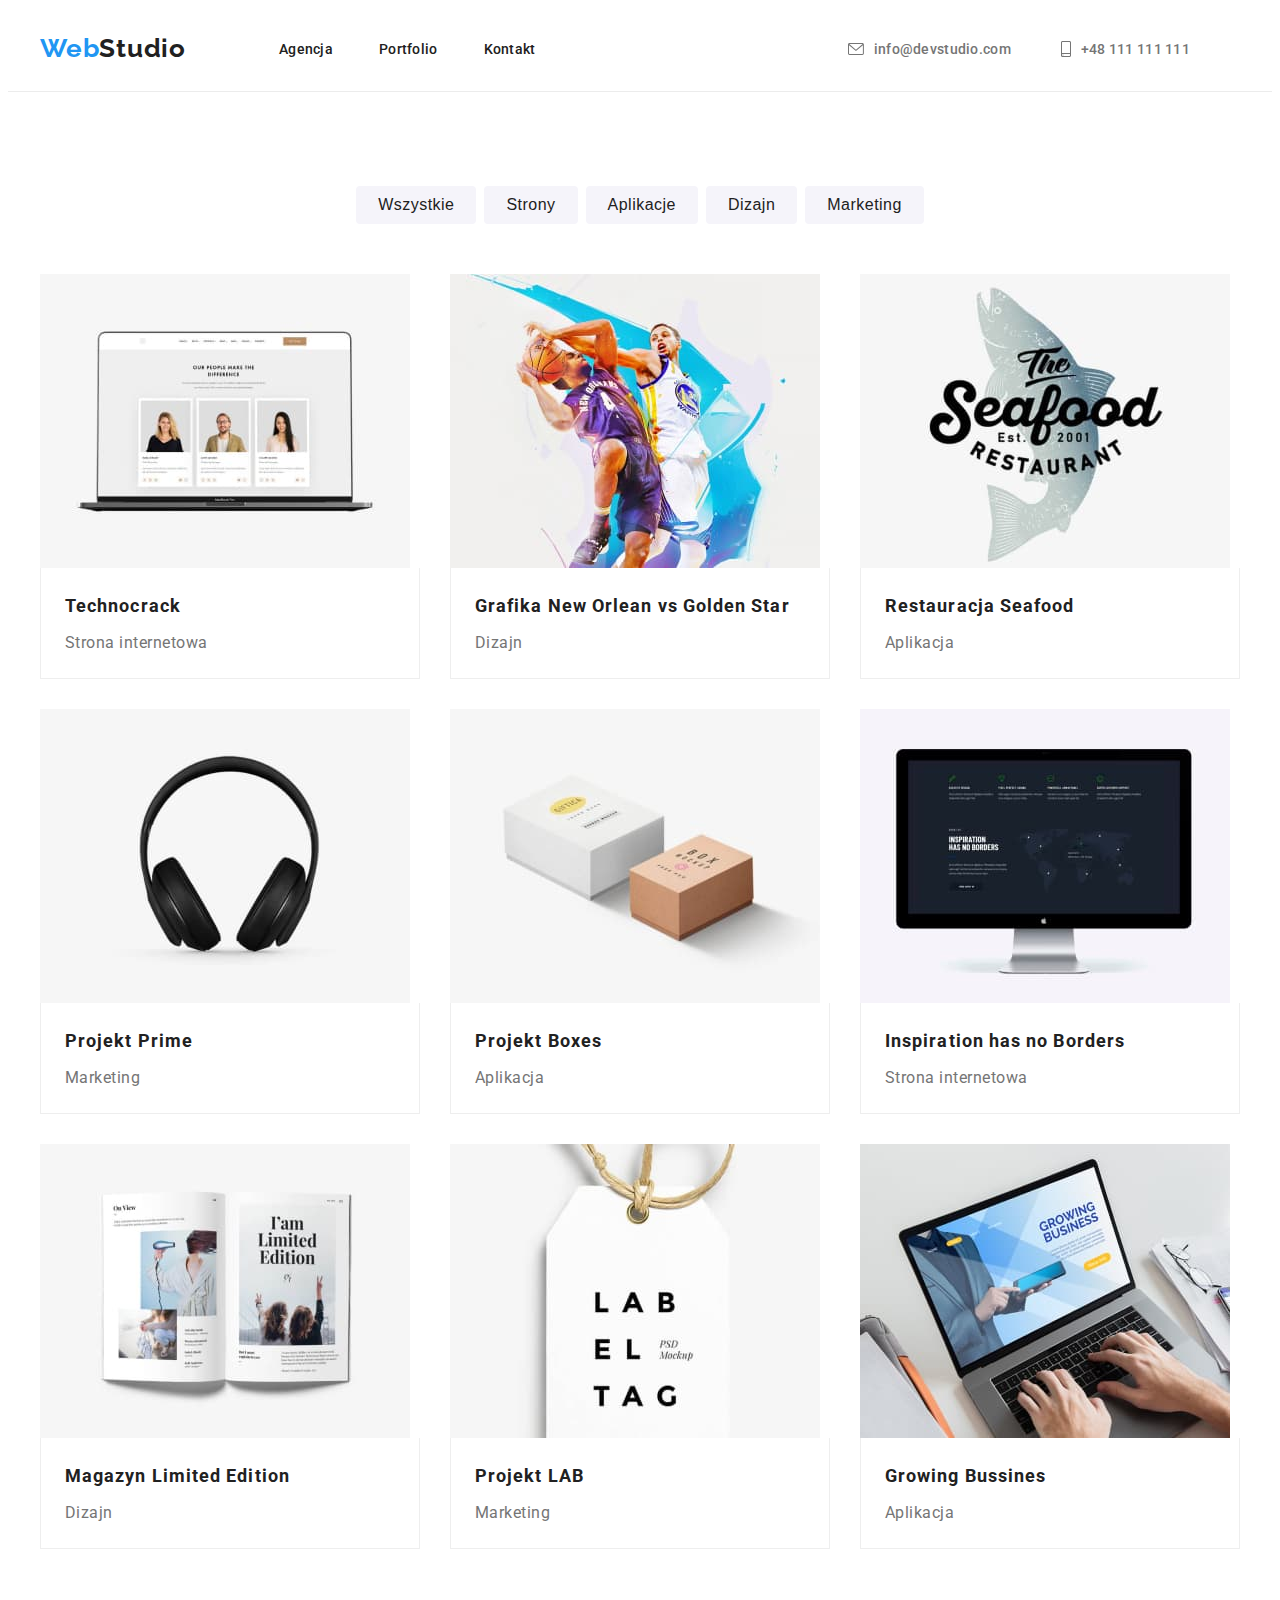
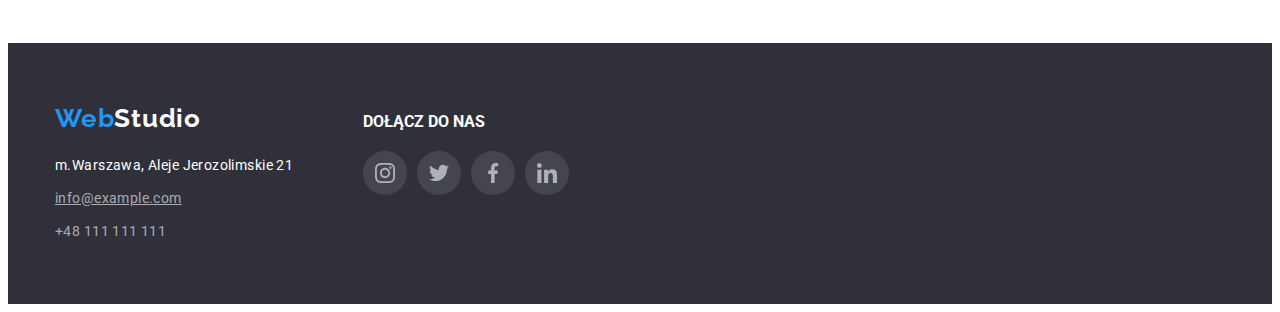
==== portfolio.html @ 0c62e7ec "Add new repository hw5" ====
<!DOCTYPE html>
<html lang="pl">
  <head>
    <meta charset="UTF-8" />
    <meta http-equiv="X-UA-Compatible" content="IE=edge" />
    <meta name="viewport" content="width=device-width, initial-scale=1.0" />
    <title>Portfolio</title>
    <link rel="preconnect" href="https://fonts.googleapis.com" />
    <link rel="preconnect" href="https://fonts.gstatic.com" crossorigin />
    <link
      href="https://fonts.googleapis.com/css2?family=Raleway:wght@700&family=Roboto:wght@400;500;700;900&display=swap"
      rel="stylesheet"
    />
    <link
      rel="stylesheet"
      href="https://cdnjs.cloudflare.com/ajax/libs/modern-normalize/1.1.0/modern-normalize.min.css"
      integrity="sha512-wpPYUAdjBVSE4KJnH1VR1HeZfpl1ub8YT/NKx4PuQ5NmX2tKuGu6U/JRp5y+Y8XG2tV+wKQpNHVUX03MfMFn9Q=="
      crossorigin="anonymous"
      referrerpolicy="no-referrer"
    />
    <link rel="stylesheet" href="./css/styles.css" />
  </head>

  <body>
    <header class="bottom-border">
      <div class="container page-header">
        <a href="index.html" class="link-logo"
          ><span class="accent">Web</span>Studio</a
        >
        <nav>
          <ul class="menu">
            <li class="item">
              <a href="index.html" class="nav-link">Agencja</a>
            </li>
            <li class="item">
              <a href="./portfolio.html" class="nav-link">Portfolio</a>
            </li>
            <li class="item">
              <a href="index.html" class="nav-link">Kontakt</a>
            </li>
          </ul>
        </nav>
        <ul class="menu">
          <li class="item-contact">
            <a href="mailto:info@devstudio.com" class="nav-link contact-link">
              <svg class="header-icon" width="16" height="12">
                <use href="./images/icons.svg#icon-envelope-1"></use>
              </svg>
              info@devstudio.com</a
            >
          </li>

          <li class="item-contact">
            <a href="tel:+48111111111" class="nav-link contact-link">
              <svg class="header-icon" width="10" height="16">
                <use href="./images/icons.svg#icon-smartphone-1"></use>
              </svg>
              +48 111 111 111</a
            >
          </li>
        </ul>
      </div>
    </header>

    <main>
      <section class="section">
        <div class="container button-set">
          <button type="button" class="buttons-category">Wszystkie</button>
          <button type="button" class="buttons-category">Strony</button>
          <button type="button" class="buttons-category">Aplikacje</button>
          <button type="button" class="buttons-category">Dizajn</button>
          <button type="button" class="buttons-category">Marketing</button>
        </div>

        <div class="container">
          <ul class="card-projects">
            <li class="project-item">
              <div class="cards-portfolio">
                <img
                  class="card-image no-gap"
                  src="./images/portfoliohw2/img.jpg"
                  alt="Technocrack Strona internetowa"
                />
                <div class="card-body">
                  <h3 class="project-name">Technocrack</h3>
                  <p class="project-category">Strona internetowa</p>
                </div>
              </div>
            </li>

            <li class="project-item">
              <div class="cards-portfolio">
                <img
                  class="card-image no-gap"
                  src="./images/portfoliohw2/img-1.jpg"
                  alt="Grafika New Orlean vs Golden Star"
                />
                <div class="card-body">
                  <h3 class="project-name">
                    Grafika New Orlean vs Golden Star
                  </h3>
                  <p class="project-category">Dizajn</p>
                </div>
              </div>
            </li>

            <li class="project-item">
              <div class="cards-portfolio">
                <img
                  class="card-image no-gap"
                  src="./images/portfoliohw2/img-2.jpg"
                  alt="Restauracja Seafood"
                />
                <div class="card-body">
                  <h3 class="project-name">Restauracja Seafood</h3>
                  <p class="project-category">Aplikacja</p>
                </div>
              </div>
            </li>

            <li class="project-item">
              <div class="cards-portfolio">
                <img
                  class="card-image no-gap"
                  src="./images/portfoliohw2/img-3.jpg"
                  alt="Projekt Prime"
                />
                <div class="card-body">
                  <h3 class="project-name">Projekt Prime</h3>
                  <p class="project-category">Marketing</p>
                </div>
              </div>
            </li>

            <li class="project-item">
              <div class="cards-portfolio">
                <img
                  class="card-image no-gap"
                  src="./images/portfoliohw2/img-4.jpg"
                  alt="Projekt Boxes"
                />
                <div class="card-body">
                  <h3 class="project-name">Projekt Boxes</h3>
                  <p class="project-category">Aplikacja</p>
                </div>
              </div>
            </li>

            <li class="project-item">
              <div class="cards-portfolio">
                <img
                  class="card-image no-gap"
                  src="./images/portfoliohw2/img-5.jpg"
                  alt="Inspiration has no Borders"
                />
                <div class="card-body">
                  <h3 class="project-name">Inspiration has no Borders</h3>
                  <p class="project-category">Strona internetowa</p>
                </div>
              </div>
            </li>

            <li class="project-item">
              <div class="cards-portfolio">
                <img
                  class="card-image no-gap"
                  src="./images/portfoliohw2/img-6.jpg"
                  alt="Magazyn Limited Edition"
                />
                <div class="card-body">
                  <h3 class="project-name">Magazyn Limited Edition</h3>
                  <p class="project-category">Dizajn</p>
                </div>
              </div>
            </li>

            <li class="project-item">
              <div class="cards-portfolio">
                <img
                  class="card-image no-gap"
                  src="./images/portfoliohw2/img-7.jpg"
                  alt="Projekt LAB"
                />
                <div class="card-body">
                  <h3 class="project-name">Projekt LAB</h3>
                  <p class="project-category">Marketing</p>
                </div>
              </div>
            </li>

            <li class="project-item">
              <div class="cards-portfolio">
                <img
                  class="card-image no-gap"
                  src="./images/portfoliohw2/img-8.jpg"
                  alt="Growing Bussines"
                />
                <div class="card-body">
                  <h3 class="project-name">Growing Bussines</h3>
                  <p class="project-category">Aplikacja</p>
                </div>
              </div>
            </li>
          </ul>
        </div>
      </section>
    </main>

    <footer>
      <section class="main-background-footer">
        <div class="container footbar-elements">
          <div class="container footbar">
            <a class="logo-font" href="index.html"
              ><span class="accent">Web</span
              ><span class="logo-word">Studio</span></a
            >
            <address class="address">
              <ul>
                <li>
                  <a href="https://goo.gl/maps/kf3q6MZRdZTSeFfu9"
                    >m.Warszawa, Aleje Jerozolimskie 21</a
                  >
                </li>
                <li class="mail">
                  <a href="mailto:info@example.com">info@example.com</a>
                </li>
                <li class="telephone">
                  <a href="tel:+48111111111">+48 111 111 111</a>
                </li>
              </ul>
            </address>
          </div>
          <div class="container footbar-social">
            <ul>
              <li><h4 class="social-text">DOŁĄCZ DO NAS</h4></li>
              <li>
                <div class="icon-social-footer">
                  <svg class="footer-icon" width="44" height="44">
                    <use href="./images/icons.svg#icon-instagram"></use>
                  </svg>
                  <svg class="footer-icon" width="44" height="44">
                    <use href="./images/icons.svg#icon-twitter"></use>
                  </svg>
                  <svg class="footer-icon" width="44" height="44">
                    <use href="./images/icons.svg#icon-facebook"></use>
                  </svg>
                  <svg class="footer-icon" width="44" height="44">
                    <use href="./images/icons.svg#icon-linkedin"></use>
                  </svg>
                </div>
              </li>
            </ul>
          </div>
        </div>
      </section>
    </footer>
  </body>
</html>
---- css/styles.css ----
:root {
  --main-color: #212121;
  --secondary-color: #757575;
  --accent-color: #2196f3;
  --third-color: #ffffff;
  --button-color: #f5f4fa;
  --footbar-background-color: #2f303a;
  --footbar-contact-color: rgba(255, 255, 255, 0.6);
  --border-color: #eeeeee;
  --border-line: #ececec;
}

ul,
li {
  list-style-type: none;
  padding: 0;
  margin: 0;
}
button {
  padding: 0;
}

a {
  text-decoration: none;
}
h1,
h2,
h3,
h4,
p {
  margin: 0;
}
body {
  font-family: "Roboto", sans-serif;
  color: var(--main-color, #212121);
}

.main-background {
  background-color: var(--footbar-background-color);
  padding-top: 200px;
  padding-bottom: 200px;
  background-image: linear-gradient(
      to bottom,
      rgba(47, 48, 58, 0.4),
      rgba(47, 48, 58, 0.4)
    ),
    url("../images/img-background.jpg");
  background-repeat: no-repeat;
  background-position: center;
  background-size: 1600px;
}
.main-background-footer {
  padding-top: 60px;
  padding-bottom: 60px;
  background-color: var(--footbar-background-color);
}
.section {
  padding-top: 94px;
  padding-bottom: 94px;
}

.container {
  max-width: 1200px;
  margin: 0 auto;
  padding: 0 15px;
}

.page-header {
  display: flex;
  align-items: center;
}
.bottom-border {
  border-bottom: 1px solid var(--border-line);
  padding-top: 24px;
  padding-bottom: 25px;
}
.menu {
  display: flex;
  margin-left: auto;
}
.item-contact {
  display: flex;
  align-items: center;
  margin-left: auto;
  margin-right: 50px;
}
.item-contact:hover,
.item-contact:focus {
  fill: var(--accent-color);
}
.menu > .item:not(:last-child) {
  margin-right: 46px;
}
.menu > .link:not(:last-child) {
  margin-right: 50px;
  margin-left: 371px;
}

.contact {
  padding-right: 50px;
}
.header-icon {
  display: flex;
  margin-right: 10px;
}

.index-background {
  text-align: center;
}

.card-set {
  display: flex;
  gap: 30px;
}

.button-set {
  display: flex;
  flex-direction: row;
  justify-content: center;
  gap: 8px;
  margin-bottom: 50px;
}

.padding-flex {
  padding-bottom: 0;
}

.index-item {
  flex-basis: calc((100% - 90px) / 4);
}
.main-header {
  font-weight: 900;
  font-size: 44px;
  line-height: 1.36;
  color: var(--third-color);
  margin-bottom: 30px;
}
.link-logo {
  font-family: "Raleway";
  font-weight: 700;
  font-size: 26px;
  line-height: 1.3;
  letter-spacing: 0.03em;
  text-decoration: none;

  margin-right: 93px;
  color: var(--main-color);
}

.nav-link {
  font-weight: 500;
  font-size: 14px;
  line-height: 1.15;
  letter-spacing: 0.02em;
  text-decoration: none;
  color: var(--main-color, #212121);
}

.nav-link:hover,
.nav-link:focus,
.accent {
  color: var(--accent-color);
  fill: var(--accent-color);
}

.button-index {
  font-weight: 700;
  font-size: 16px;
  line-height: 1.88;
  letter-spacing: 0.06em;
  background-color: var(--accent-color);
  color: var(--button-color);
  border-radius: 4px;
  border: 0;

  padding: 10px 41px 10px 42px;
}

button {
  cursor: pointer;
}

button:hover,
button:focus {
  background-color: var(--accent-color);
  color: var(--third-color);
}
.buttons-category {
  font-weight: 500;
  font-size: 16px;
  line-height: 1.63;
  letter-spacing: 0.03em;
  background-color: var(--button-color);
  color: var(--main-color);
  border: 0;
  border-radius: 4px;
  padding: 6px 22px;
}
.buttons-category:hover,
.buttons-category:focus {
  box-shadow: 0px 3px 1px rgba(0, 0, 0, 0.1), 0px 1px 2px rgba(0, 0, 0, 0.08),
    0px 2px 2px rgba(0, 0, 0, 0.12);
  border-radius: 4px;
}
.item-icon {
  background-color: var(--button-color);
  border-radius: 4px;
  display: inline-block;
  width: 270px;
  height: 120px;
}
.text-title {
  font-weight: 700;
  font-size: 14px;
  line-height: 1.14;
  letter-spacing: 0.03em;
  color: var(--main-color);
  margin-bottom: 10px;
  margin-top: 30px;
}

.text {
  font-size: 14px;
  line-height: 1.71;
  letter-spacing: 0.03em;
  color: var(--secondary-color);
}

.card-projects {
  display: flex;
  flex-wrap: wrap;
  gap: 30px;
}
.project-item {
  flex-basis: calc((100% - 60px) / 3);
}
.profession {
  text-align: center;
  font-weight: 700;
  font-size: 36px;
  line-height: 1.17;
  letter-spacing: 0.03em;
  color: var(--main-color);
  margin-bottom: 50px;
}

.team-background {
  background-color: var(--button-color);
}

.team {
  text-align: center;
  font-weight: 700;
  font-size: 36px;
  line-height: 1.17;
  letter-spacing: 0.03em;
  color: var(--main-color);

  margin-bottom: 50px;
}

.card {
  margin-left: auto;
  margin-right: auto;
  overflow: hidden;
}
.workers-information {
  display: flex;
  padding: 30px 32px;
  flex-direction: column;
  background-color: var(--third-color);
  box-shadow: 0px 1px 3px rgba(0, 0, 0, 0.12), 0px 1px 1px rgba(0, 0, 0, 0.14),
    0px 2px 1px rgba(0, 0, 0, 0.2);
  border-radius: 0px 0px 4px 4px;
}
.cards-portfolio {
  max-width: 400px;
  margin: 0;
  overflow: hidden;
  background-color: var(--third-color);
}
.cards-portfolio:hover,
.cards-portfolio:focus {
  border: 1px solid var(--border-color);
  box-shadow: 0px 1px 1px rgba(0, 0, 0, 0.12), 0px 4px 4px rgba(0, 0, 0, 0.06),
    1px 4px 6px rgba(0, 0, 0, 0.16);
  cursor: pointer;
}

.card-image {
  max-width: 100%;
  height: auto;
}

.card-image.no-gap {
  display: block;
}
.our-team {
  display: flex;
  justify-content: center;
}
.workers-name {
  font-weight: 500;
  font-size: 16px;
  line-height: 1.19;
  letter-spacing: 0.03em;
  color: var(--main-color);
  text-align: center;

  margin-bottom: 10px;
}

.workers-profession {
  font-size: 16px;
  line-height: 1.19;
  letter-spacing: 0.03em;
  color: var(--secondary-color);
  text-align: center;
  margin-bottom: 16px;
}
.clients {
  text-align: center;
  font-weight: 700;
  font-size: 36px;
  line-height: 1.17;
  letter-spacing: 0.03em;
  color: var(--main-color);
  margin-bottom: 50px;
  margin-top: 94px;
}
.clients-set {
  display: flex;
  gap: 30px;
  padding-bottom: 94px;
}
.clients-icon {
  box-sizing: border-box;
  display: flex;
  width: 167px;
  height: 92px;
  border: 1px solid rgba(175, 177, 184, 1);
  border-radius: 4px;
}
.clients-icon:hover,
.clients-icon:focus-visible {
  --color2: var(--accent-color);
  border-color: var(--accent-color);
  cursor: pointer;
}
.contact-link {
  color: var(--secondary-color);
  fill: var(--secondary-color);
  display: flex;

  align-items: center;
}

.icon-social {
  display: flex;

  gap: 10px;
}
.team-icon {
  border-radius: 4px;
  fill: var(--third-color);
}
.team-icon:hover,
.team-icon:focus {
  fill: var(--accent-color);
  --color2: var(--third-color);
  cursor: pointer;
}
.accent {
  color: var(--accent-color);
  font-family: "Raleway";
  font-style: normal;
  font-weight: 700;
  font-size: 26px;
  line-height: 1.19;
  letter-spacing: 0.03em;
}
.card-body {
  padding: 20px 24px;
  border-right: 1px solid var(--border-color);
  border-bottom: 1px solid var(--border-color);
  border-left: 1px solid var(--border-color);
}
.project-name {
  font-weight: 700;
  font-size: 18px;
  line-height: 2;
  letter-spacing: 0.06em;
  margin-bottom: 4px;
}

.project-category {
  font-size: 16px;
  line-height: 1.88;
  letter-spacing: 0.03em;
  color: var(--secondary-color);
}

.portfolio-nav {
  color: var(--accent-color);
}

.footbar {
  display: flex;
  flex-direction: column;
  flex-wrap: wrap;
  justify-content: center;
  align-content: flex-start;

  background: var(--footbar-background-color);
  margin-right: 0;
  margin-left: 0;
  padding-right: 70px;
}
.footbar-elements {
  display: flex;
  align-items: baseline;
  flex-direction: row;
}
.footbar-social {
  display: flex;
  flex-wrap: wrap;
  margin-left: 0;
  padding-left: 0;
}
.social-text {
  color: var(--third-color);
  margin-bottom: 20px;
}
.logo-word {
  color: var(--third-color);
}

.logo-font {
  color: var(--accent-color);
  font-family: "Raleway", sans-serif;
  font-style: normal;
  font-weight: 700;
  font-size: 26px;
  line-height: 1.19;
  letter-spacing: 0.03em;
  text-decoration: none;
  margin-bottom: 20px;
}
.icon-social-footer {
  display: flex;
  gap: 10px;
}
.footer-icon {
  fill: rgba(255, 255, 255, 0.1);
}
.footer-icon:hover,
.footer-icon:focus {
  fill: var(--accent-color);
  --color2: var(--third-color);
  cursor: pointer;
}

.address a {
  font-size: 14px;
  line-height: 1.71;
  letter-spacing: 0.03em;
  color: var(--third-color);
  text-decoration: none;
  font-style: normal;
  display: block;
}

.mail a {
  font-size: 14px;
  line-height: 1.71;
  letter-spacing: 0.03em;
  color: var(--footbar-contact-color);
  text-decoration: underline;
  margin: 9px 0;
}

.telephone a {
  font-size: 14px;
  line-height: 1.71;
  letter-spacing: 0.03em;
  color: var(--footbar-contact-color);
}
.address a:hover,
.address a:focus {
  color: var(--accent-color);
}
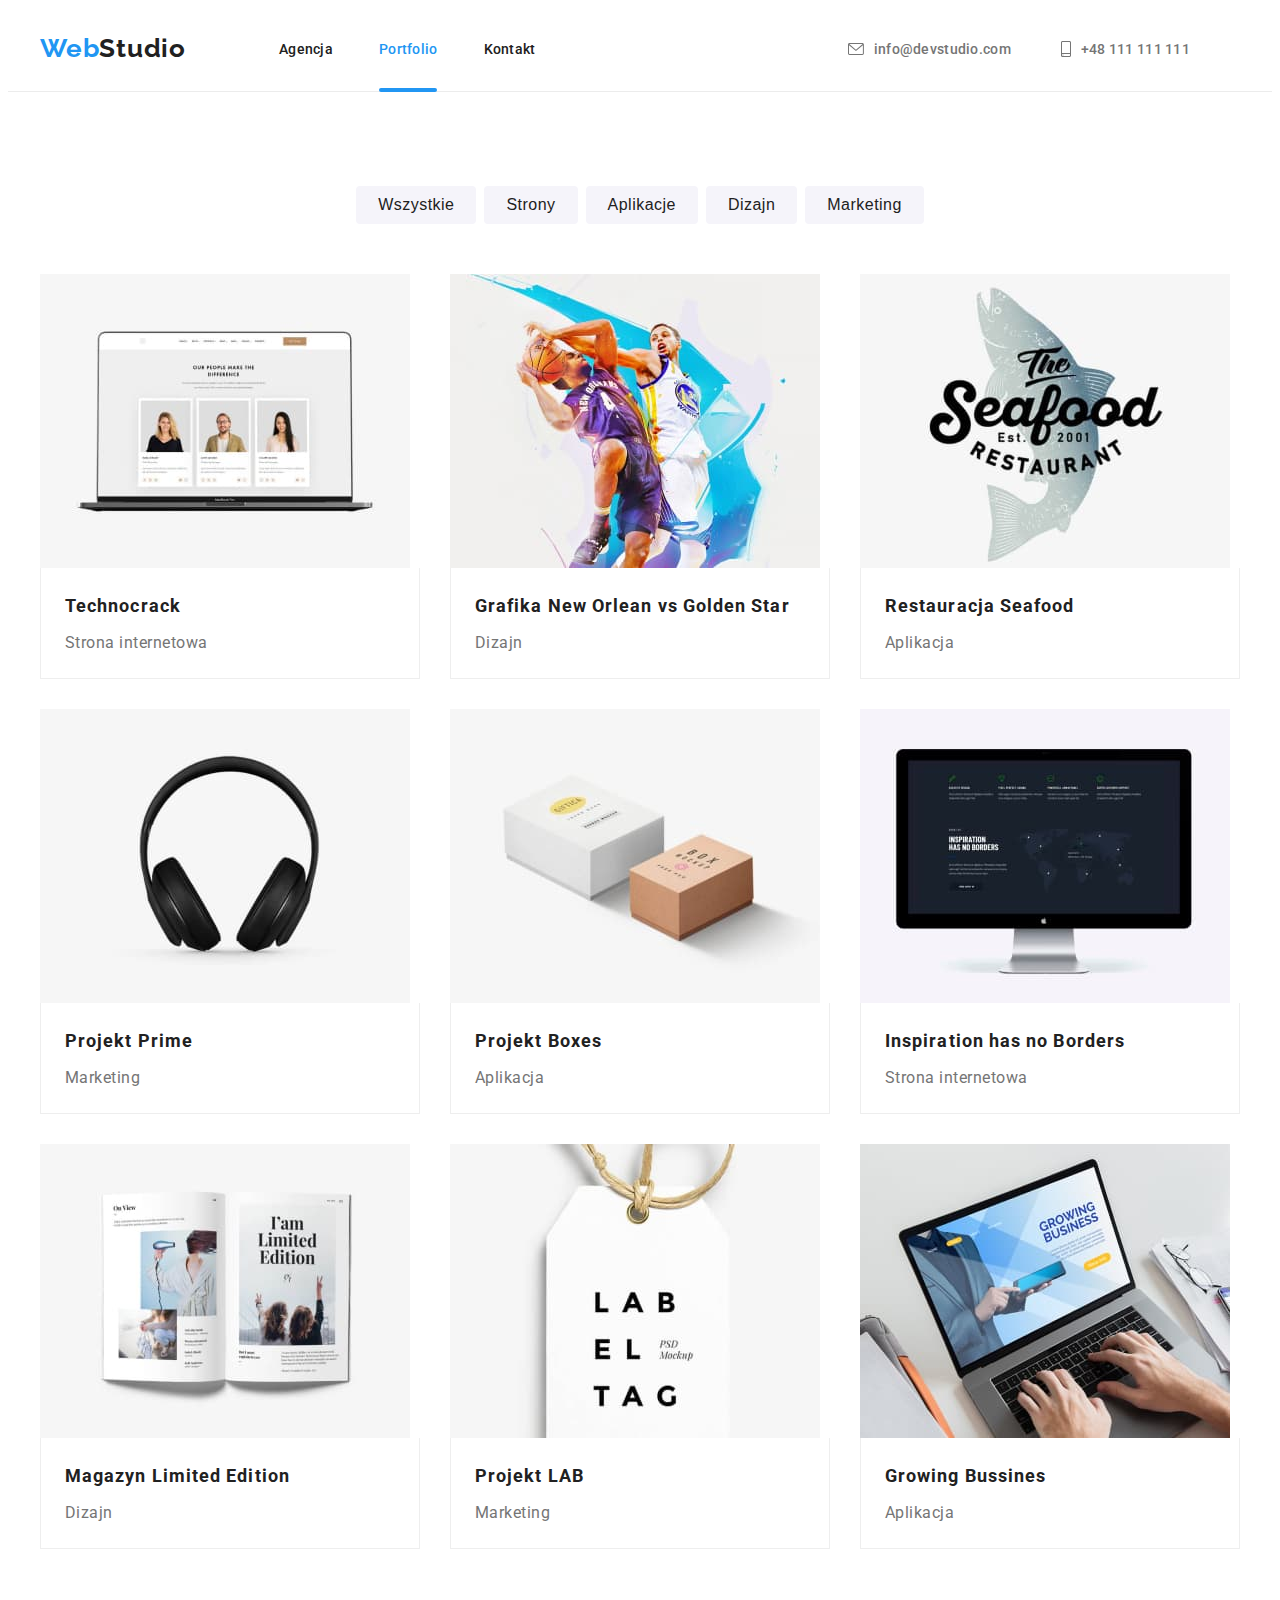
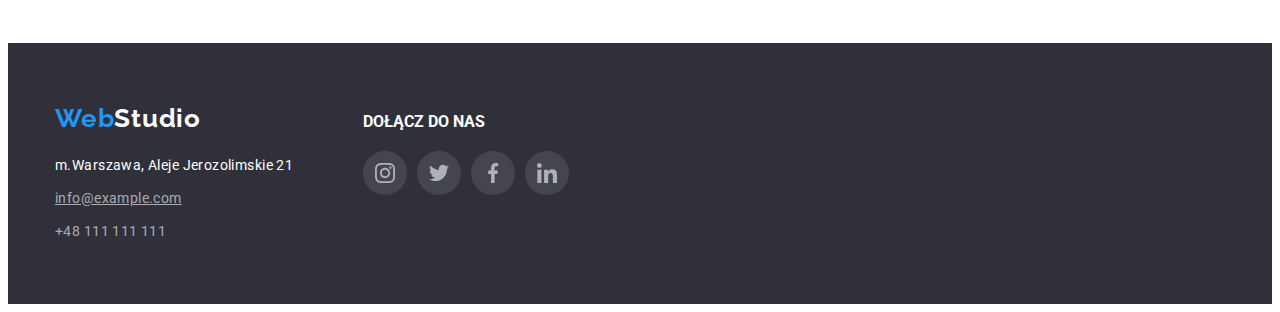
==== commit 386f8e4f: "Add styles and class at hw5 ready to check" ====
--- a/portfolio.html
+++ b/portfolio.html
@@ -33,7 +33,7 @@
               <a href="index.html" class="nav-link">Agencja</a>
             </li>
             <li class="item">
-              <a href="./portfolio.html" class="nav-link">Portfolio</a>
+              <a href="./portfolio.html" class="nav-link active">Portfolio</a>
             </li>
             <li class="item">
               <a href="index.html" class="nav-link">Kontakt</a>
@@ -76,11 +76,20 @@
           <ul class="card-projects">
             <li class="project-item">
               <div class="cards-portfolio">
-                <img
-                  class="card-image no-gap"
-                  src="./images/portfoliohw2/img.jpg"
-                  alt="Technocrack Strona internetowa"
-                />
+                <div class="skin">
+                  <p class="overlay">
+                    Technocrack jest popularną platformą wykorzystywaną do
+                    rozpowszechniania koronawirusa. Firmy wykorzystują tę
+                    platformę do celów szpiegowskich i ataków na
+                    niezabezpieczone serwery konkurencji
+                  </p>
+                  <img
+                    class="card-image no-gap"
+                    src="./images/portfoliohw2/img.jpg"
+                    alt="Technocrack Strona internetowa"
+                  />
+                </div>
+
                 <div class="card-body">
                   <h3 class="project-name">Technocrack</h3>
                   <p class="project-category">Strona internetowa</p>
@@ -90,11 +99,19 @@
 
             <li class="project-item">
               <div class="cards-portfolio">
-                <img
-                  class="card-image no-gap"
-                  src="./images/portfoliohw2/img-1.jpg"
-                  alt="Grafika New Orlean vs Golden Star"
-                />
+                <div class="skin">
+                  <p class="overlay">
+                    Technocrack jest popularną platformą wykorzystywaną do
+                    rozpowszechniania koronawirusa. Firmy wykorzystują tę
+                    platformę do celów szpiegowskich i ataków na
+                    niezabezpieczone serwery konkurencji
+                  </p>
+                  <img
+                    class="card-image no-gap"
+                    src="./images/portfoliohw2/img-1.jpg"
+                    alt="Grafika New Orlean vs Golden Star"
+                  />
+                </div>
                 <div class="card-body">
                   <h3 class="project-name">
                     Grafika New Orlean vs Golden Star
@@ -106,11 +123,19 @@
 
             <li class="project-item">
               <div class="cards-portfolio">
-                <img
-                  class="card-image no-gap"
-                  src="./images/portfoliohw2/img-2.jpg"
-                  alt="Restauracja Seafood"
-                />
+                <div class="skin">
+                  <p class="overlay">
+                    Technocrack jest popularną platformą wykorzystywaną do
+                    rozpowszechniania koronawirusa. Firmy wykorzystują tę
+                    platformę do celów szpiegowskich i ataków na
+                    niezabezpieczone serwery konkurencji
+                  </p>
+                  <img
+                    class="card-image no-gap"
+                    src="./images/portfoliohw2/img-2.jpg"
+                    alt="Restauracja Seafood"
+                  />
+                </div>
                 <div class="card-body">
                   <h3 class="project-name">Restauracja Seafood</h3>
                   <p class="project-category">Aplikacja</p>
@@ -120,11 +145,19 @@
 
             <li class="project-item">
               <div class="cards-portfolio">
-                <img
-                  class="card-image no-gap"
-                  src="./images/portfoliohw2/img-3.jpg"
-                  alt="Projekt Prime"
-                />
+                <div class="skin">
+                  <p class="overlay">
+                    Technocrack jest popularną platformą wykorzystywaną do
+                    rozpowszechniania koronawirusa. Firmy wykorzystują tę
+                    platformę do celów szpiegowskich i ataków na
+                    niezabezpieczone serwery konkurencji
+                  </p>
+                  <img
+                    class="card-image no-gap"
+                    src="./images/portfoliohw2/img-3.jpg"
+                    alt="Projekt Prime"
+                  />
+                </div>
                 <div class="card-body">
                   <h3 class="project-name">Projekt Prime</h3>
                   <p class="project-category">Marketing</p>
@@ -134,11 +167,19 @@
 
             <li class="project-item">
               <div class="cards-portfolio">
-                <img
-                  class="card-image no-gap"
-                  src="./images/portfoliohw2/img-4.jpg"
-                  alt="Projekt Boxes"
-                />
+                <div class="skin">
+                  <p class="overlay">
+                    Technocrack jest popularną platformą wykorzystywaną do
+                    rozpowszechniania koronawirusa. Firmy wykorzystują tę
+                    platformę do celów szpiegowskich i ataków na
+                    niezabezpieczone serwery konkurencji
+                  </p>
+                  <img
+                    class="card-image no-gap"
+                    src="./images/portfoliohw2/img-4.jpg"
+                    alt="Projekt Boxes"
+                  />
+                </div>
                 <div class="card-body">
                   <h3 class="project-name">Projekt Boxes</h3>
                   <p class="project-category">Aplikacja</p>
@@ -148,11 +189,19 @@
 
             <li class="project-item">
               <div class="cards-portfolio">
-                <img
-                  class="card-image no-gap"
-                  src="./images/portfoliohw2/img-5.jpg"
-                  alt="Inspiration has no Borders"
-                />
+                <div class="skin">
+                  <p class="overlay">
+                    Technocrack jest popularną platformą wykorzystywaną do
+                    rozpowszechniania koronawirusa. Firmy wykorzystują tę
+                    platformę do celów szpiegowskich i ataków na
+                    niezabezpieczone serwery konkurencji
+                  </p>
+                  <img
+                    class="card-image no-gap"
+                    src="./images/portfoliohw2/img-5.jpg"
+                    alt="Inspiration has no Borders"
+                  />
+                </div>
                 <div class="card-body">
                   <h3 class="project-name">Inspiration has no Borders</h3>
                   <p class="project-category">Strona internetowa</p>
@@ -162,11 +211,19 @@
 
             <li class="project-item">
               <div class="cards-portfolio">
-                <img
-                  class="card-image no-gap"
-                  src="./images/portfoliohw2/img-6.jpg"
-                  alt="Magazyn Limited Edition"
-                />
+                <div class="skin">
+                  <p class="overlay">
+                    Technocrack jest popularną platformą wykorzystywaną do
+                    rozpowszechniania koronawirusa. Firmy wykorzystują tę
+                    platformę do celów szpiegowskich i ataków na
+                    niezabezpieczone serwery konkurencji
+                  </p>
+                  <img
+                    class="card-image no-gap"
+                    src="./images/portfoliohw2/img-6.jpg"
+                    alt="Magazyn Limited Edition"
+                  />
+                </div>
                 <div class="card-body">
                   <h3 class="project-name">Magazyn Limited Edition</h3>
                   <p class="project-category">Dizajn</p>
@@ -176,11 +233,19 @@
 
             <li class="project-item">
               <div class="cards-portfolio">
-                <img
-                  class="card-image no-gap"
-                  src="./images/portfoliohw2/img-7.jpg"
-                  alt="Projekt LAB"
-                />
+                <div class="skin">
+                  <p class="overlay">
+                    Technocrack jest popularną platformą wykorzystywaną do
+                    rozpowszechniania koronawirusa. Firmy wykorzystują tę
+                    platformę do celów szpiegowskich i ataków na
+                    niezabezpieczone serwery konkurencji
+                  </p>
+                  <img
+                    class="card-image no-gap"
+                    src="./images/portfoliohw2/img-7.jpg"
+                    alt="Projekt LAB"
+                  />
+                </div>
                 <div class="card-body">
                   <h3 class="project-name">Projekt LAB</h3>
                   <p class="project-category">Marketing</p>
@@ -190,11 +255,19 @@
 
             <li class="project-item">
               <div class="cards-portfolio">
-                <img
-                  class="card-image no-gap"
-                  src="./images/portfoliohw2/img-8.jpg"
-                  alt="Growing Bussines"
-                />
+                <div class="skin">
+                  <p class="overlay">
+                    Technocrack jest popularną platformą wykorzystywaną do
+                    rozpowszechniania koronawirusa. Firmy wykorzystują tę
+                    platformę do celów szpiegowskich i ataków na
+                    niezabezpieczone serwery konkurencji
+                  </p>
+                  <img
+                    class="card-image no-gap"
+                    src="./images/portfoliohw2/img-8.jpg"
+                    alt="Growing Bussines"
+                  />
+                </div>
                 <div class="card-body">
                   <h3 class="project-name">Growing Bussines</h3>
                   <p class="project-category">Aplikacja</p>
--- a/css/styles.css
+++ b/css/styles.css
@@ -16,6 +16,7 @@
   padding: 0;
   margin: 0;
 }
+
 button {
   padding: 0;
 }
@@ -23,6 +24,7 @@
 a {
   text-decoration: none;
 }
+
 h1,
 h2,
 h3,
@@ -30,6 +32,7 @@
 p {
   margin: 0;
 }
+
 body {
   font-family: "Roboto", sans-serif;
   color: var(--main-color, #212121);
@@ -69,28 +72,36 @@
   display: flex;
   align-items: center;
 }
+
 .bottom-border {
   border-bottom: 1px solid var(--border-line);
   padding-top: 24px;
   padding-bottom: 25px;
 }
+
 .menu {
   display: flex;
   margin-left: auto;
 }
+
 .item-contact {
   display: flex;
   align-items: center;
   margin-left: auto;
   margin-right: 50px;
 }
+
 .item-contact:hover,
 .item-contact:focus {
   fill: var(--accent-color);
-}
+  animation-timing-function: cubic-bezier(0.4, 0, 0.2, 1);
+  transition: 250ms;
+}
+
 .menu > .item:not(:last-child) {
   margin-right: 46px;
 }
+
 .menu > .link:not(:last-child) {
   margin-right: 50px;
   margin-left: 371px;
@@ -99,6 +110,7 @@
 .contact {
   padding-right: 50px;
 }
+
 .header-icon {
   display: flex;
   margin-right: 10px;
@@ -111,6 +123,29 @@
 .card-set {
   display: flex;
   gap: 30px;
+  height: 294px;
+}
+
+.picture-title {
+  position: relative;
+  height: 294px;
+}
+
+.picture-title > .label {
+  position: absolute;
+  bottom: 0;
+  font-family: "Roboto";
+  font-weight: 700;
+  width: 370px;
+  height: 70px;
+  font-size: 14px;
+  letter-spacing: 0.03em;
+  text-transform: uppercase;
+  background-color: rgba(47, 48, 58, 0.8);
+  color: var(--third-color);
+  display: flex;
+  justify-content: center;
+  align-items: center;
 }
 
 .button-set {
@@ -128,6 +163,7 @@
 .index-item {
   flex-basis: calc((100% - 90px) / 4);
 }
+
 .main-header {
   font-weight: 900;
   font-size: 44px;
@@ -135,6 +171,7 @@
   color: var(--third-color);
   margin-bottom: 30px;
 }
+
 .link-logo {
   font-family: "Raleway";
   font-weight: 700;
@@ -142,7 +179,6 @@
   line-height: 1.3;
   letter-spacing: 0.03em;
   text-decoration: none;
-
   margin-right: 93px;
   color: var(--main-color);
 }
@@ -161,6 +197,23 @@
 .accent {
   color: var(--accent-color);
   fill: var(--accent-color);
+  animation-timing-function: cubic-bezier(0.4, 0, 0.2, 1);
+  transition: 250ms;
+}
+
+.active {
+  color: var(--accent-color);
+}
+
+.active::after {
+  display: block;
+  position: absolute;
+  content: "";
+  background-color: var(--accent-color);
+  border-radius: 2px;
+  width: 58px;
+  height: 4px;
+  margin-top: 30px;
 }
 
 .button-index {
@@ -172,8 +225,9 @@
   color: var(--button-color);
   border-radius: 4px;
   border: 0;
-
   padding: 10px 41px 10px 42px;
+  animation-timing-function: cubic-bezier(0.4, 0, 0.2, 1);
+  transition: 250ms;
 }
 
 button {
@@ -184,7 +238,10 @@
 button:focus {
   background-color: var(--accent-color);
   color: var(--third-color);
-}
+  animation-timing-function: cubic-bezier(0.4, 0, 0.2, 1);
+  transition: 250ms;
+}
+
 .buttons-category {
   font-weight: 500;
   font-size: 16px;
@@ -196,12 +253,16 @@
   border-radius: 4px;
   padding: 6px 22px;
 }
+
 .buttons-category:hover,
 .buttons-category:focus {
   box-shadow: 0px 3px 1px rgba(0, 0, 0, 0.1), 0px 1px 2px rgba(0, 0, 0, 0.08),
     0px 2px 2px rgba(0, 0, 0, 0.12);
   border-radius: 4px;
-}
+  animation-timing-function: cubic-bezier(0.4, 0, 0.2, 1);
+  transition: 250ms;
+}
+
 .item-icon {
   background-color: var(--button-color);
   border-radius: 4px;
@@ -209,6 +270,7 @@
   width: 270px;
   height: 120px;
 }
+
 .text-title {
   font-weight: 700;
   font-size: 14px;
@@ -231,9 +293,11 @@
   flex-wrap: wrap;
   gap: 30px;
 }
+
 .project-item {
   flex-basis: calc((100% - 60px) / 3);
 }
+
 .profession {
   text-align: center;
   font-weight: 700;
@@ -255,7 +319,6 @@
   line-height: 1.17;
   letter-spacing: 0.03em;
   color: var(--main-color);
-
   margin-bottom: 50px;
 }
 
@@ -264,6 +327,7 @@
   margin-right: auto;
   overflow: hidden;
 }
+
 .workers-information {
   display: flex;
   padding: 30px 32px;
@@ -273,32 +337,71 @@
     0px 2px 1px rgba(0, 0, 0, 0.2);
   border-radius: 0px 0px 4px 4px;
 }
+
 .cards-portfolio {
   max-width: 400px;
   margin: 0;
-  overflow: hidden;
   background-color: var(--third-color);
 }
+
 .cards-portfolio:hover,
 .cards-portfolio:focus {
   border: 1px solid var(--border-color);
   box-shadow: 0px 1px 1px rgba(0, 0, 0, 0.12), 0px 4px 4px rgba(0, 0, 0, 0.06),
     1px 4px 6px rgba(0, 0, 0, 0.16);
   cursor: pointer;
-}
-
+  animation-timing-function: cubic-bezier(0.4, 0, 0.2, 1);
+  transition: 250ms;
+}
+
+.cards-portfolio:hover .overlay {
+  transform: translatex(0);
+}
+
+.overlay {
+  position: absolute;
+  font-family: "Roboto";
+  font-size: 18px;
+  line-height: 1.56;
+  top: 0;
+  left: 0;
+  width: 100%;
+  height: 100%;
+  letter-spacing: 0.03em;
+  background: rgba(33, 150, 243, 0.9);
+  color: var(--third-color);
+  transform: translatey(100%);
+  transition: 250ms;
+  display: flex;
+  align-items: center;
+  animation-timing-function: cubic-bezier(0.4, 0, 0.2, 1);
+  padding: 49px 45px 49px 24px;
+}
+
+.overlay:hover,
+.overlay:focus {
+  animation-timing-function: cubic-bezier(0.4, 0, 0.2, 1);
+  transition: 250ms;
+}
 .card-image {
   max-width: 100%;
   height: auto;
 }
 
+.skin {
+  position: relative;
+  overflow: hidden;
+}
+
 .card-image.no-gap {
   display: block;
 }
+
 .our-team {
   display: flex;
   justify-content: center;
 }
+
 .workers-name {
   font-weight: 500;
   font-size: 16px;
@@ -306,7 +409,6 @@
   letter-spacing: 0.03em;
   color: var(--main-color);
   text-align: center;
-
   margin-bottom: 10px;
 }
 
@@ -318,6 +420,7 @@
   text-align: center;
   margin-bottom: 16px;
 }
+
 .clients {
   text-align: center;
   font-weight: 700;
@@ -328,11 +431,13 @@
   margin-bottom: 50px;
   margin-top: 94px;
 }
+
 .clients-set {
   display: flex;
   gap: 30px;
   padding-bottom: 94px;
 }
+
 .clients-icon {
   box-sizing: border-box;
   display: flex;
@@ -341,35 +446,42 @@
   border: 1px solid rgba(175, 177, 184, 1);
   border-radius: 4px;
 }
+
 .clients-icon:hover,
 .clients-icon:focus-visible {
   --color2: var(--accent-color);
   border-color: var(--accent-color);
   cursor: pointer;
-}
+  animation-timing-function: cubic-bezier(0.4, 0, 0.2, 1);
+  transition: 250ms;
+}
+
 .contact-link {
   color: var(--secondary-color);
   fill: var(--secondary-color);
   display: flex;
-
   align-items: center;
 }
 
 .icon-social {
   display: flex;
-
   gap: 10px;
 }
+
 .team-icon {
   border-radius: 4px;
   fill: var(--third-color);
 }
+
 .team-icon:hover,
 .team-icon:focus {
   fill: var(--accent-color);
   --color2: var(--third-color);
   cursor: pointer;
-}
+  animation-timing-function: cubic-bezier(0.4, 0, 0.2, 1);
+  transition: 250ms;
+}
+
 .accent {
   color: var(--accent-color);
   font-family: "Raleway";
@@ -379,12 +491,14 @@
   line-height: 1.19;
   letter-spacing: 0.03em;
 }
+
 .card-body {
   padding: 20px 24px;
   border-right: 1px solid var(--border-color);
   border-bottom: 1px solid var(--border-color);
   border-left: 1px solid var(--border-color);
 }
+
 .project-name {
   font-weight: 700;
   font-size: 18px;
@@ -410,7 +524,6 @@
   flex-wrap: wrap;
   justify-content: center;
   align-content: flex-start;
-
   background: var(--footbar-background-color);
   margin-right: 0;
   margin-left: 0;
@@ -421,6 +534,7 @@
   align-items: baseline;
   flex-direction: row;
 }
+
 .footbar-social {
   display: flex;
   flex-wrap: wrap;
@@ -431,6 +545,7 @@
   color: var(--third-color);
   margin-bottom: 20px;
 }
+
 .logo-word {
   color: var(--third-color);
 }
@@ -450,14 +565,18 @@
   display: flex;
   gap: 10px;
 }
+
 .footer-icon {
   fill: rgba(255, 255, 255, 0.1);
 }
+
 .footer-icon:hover,
 .footer-icon:focus {
   fill: var(--accent-color);
   --color2: var(--third-color);
   cursor: pointer;
+  animation-timing-function: cubic-bezier(0.4, 0, 0.2, 1);
+  transition: 250ms;
 }
 
 .address a {
@@ -485,7 +604,50 @@
   letter-spacing: 0.03em;
   color: var(--footbar-contact-color);
 }
+
 .address a:hover,
 .address a:focus {
   color: var(--accent-color);
-}
+  animation-timing-function: cubic-bezier(0.4, 0, 0.2, 1);
+  transition: 250ms;
+}
+
+.backdrop {
+  position: fixed;
+  left: 0;
+  top: 0;
+  width: 100%;
+  height: 100%;
+  background: rgba(0, 0, 0, 0.2);
+}
+
+.modal {
+  position: absolute;
+  top: 50%;
+  left: 50%;
+  transform: translate(-50%, -50%);
+  width: 528px;
+  min-height: 581px;
+  background-color: var(--third-color);
+  box-shadow: 0px 1px 3px rgba(0, 0, 0, 0.12), 0px 1px 1px rgba(0, 0, 0, 0.14),
+    0px 2px 1px rgba(0, 0, 0, 0.2);
+  border-radius: 4px;
+}
+
+.close-button {
+  position: absolute;
+  top: 8px;
+  right: 8px;
+  width: 30px;
+  height: 30px;
+  background-color: var(--third-color);
+  border: 1px solid rgba(0, 0, 0, 0.1);
+  border-radius: 50%;
+  cursor: pointer;
+}
+
+.is-hidden {
+  opacity: 0;
+  visibility: hidden;
+  pointer-events: none;
+}
